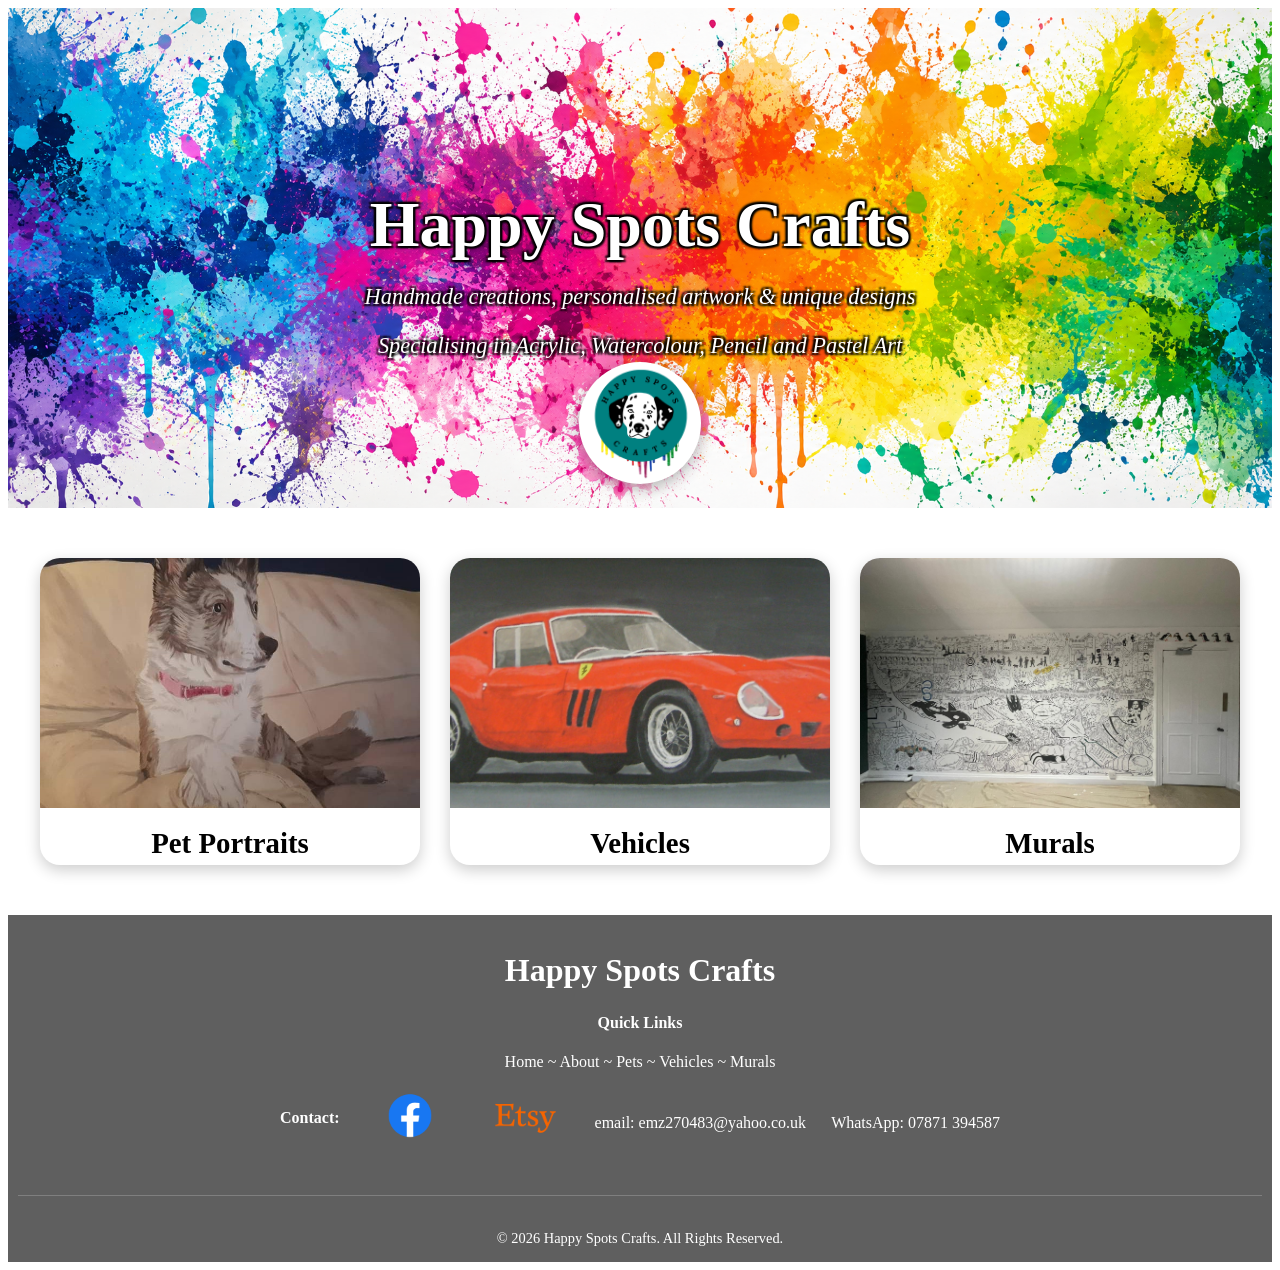
==== index.html @ d9475217 "images fit better on pages - they differ in size desktop has 3 columns for pets, and 2 columns for c" ====
<!DOCTYPE html>
<html lang="en">
<head>
    <meta charset="UTF-8">
    <meta name="viewport" content="width=device-width, initial-scale=1.0">
    <title>Happy Spots Crafts</title>
    
<script src="gallery.js" defer></script>
<link rel="stylesheet" href="style.css">
        
</head>


<body>

<section class="hero">
    <div class="hero-content">
        <h1>Happy Spots Crafts</h1>
        <p><i>Handmade creations, personalised artwork & unique designs</i></p>
        <p><i>Specialising in Acrylic, Watercolour, Pencil and Pastel Art</i></p>
    </div>

    <a href="index.html" class="home-logo">
        <img src="images/logo.png" alt="Happy Spots Crafts Home">
    </a>

</section>


<section class="categories">

<div class="card-container">

    <a href="pets.html" class="category-card">
        <img src="images/opal.jpg" alt="Pet portraits">
        <h3>Pet Portraits</h3>
    </a>



    <a href="bikes.html" class="category-card">
        <img src="images/car.jpg" alt="Vehicles">
        <h3>Vehicles</h3>
    </a>



    <a href="murals.html" class="category-card">
        <img src="images/mural.jpg" alt="Murals">
        <h3>Murals</h3>
    </a>
</div>
</section>









<!-- Footer -->
<footer>

    <div class="footer-container">

        <div class="footer-about">
            <h2>Happy Spots Crafts</h2>
        </div>

        <nav class="footer-links">
            <h4>Quick Links</h4>

            <a href="index.html">Home</a> ~
            <a href="about.html">About</a> ~
            <a href="pets.html">Pets</a> ~
            <a href="bikes.html">Vehicles</a> ~
            <a href="murals.html">Murals</a>
    </nav>

        <div class="footer-social">
            <h4>Contact:</h4>

            <a class="social-button" href="https://www.facebook.com/emmasartsandcrafts" 
            target="_blank" rel="noopener noreferrer">
            <img src="images/fblogo.png" alt="Facebook">
            </a>

            <a class="social-button" href="https://www.etsy.com/uk/shop/HappySpotsCrafts"
            target="_blank" rel="noopener noreferrer">
            <img src="images/etsylogo.png" alt="Etsy">
            </a>

            <p>email: emz270483@yahoo.co.uk</p>
            <p>WhatsApp: 07871 394587</p>
        </div>


    <div class="copyright">
        <p>© 2026 Happy Spots Crafts. All Rights Reserved.</p>
    </div>

</footer>
    
</body>
</html>
---- style.css ----
.hero {
    background-image: url("../images/paint-splatter.png");
    background-size: cover;
    background-position: center;
    background-repeat: no-repeat;

    height: 500px;

    display: flex;
    justify-content: center;
    align-items: center;

    text-align: center;

    position: relative;
}

.home-logo {
    position: absolute;
    bottom: 20px;
    left: 50%;
    transform: translateX(-50%);
}


.home-logo img {
    width: 120px;
    height: 120px;
    object-fit: contain;
    transition: transform 0.3s ease;
    background: white;
    border-radius: 50%;
    padding: 1px;
    box-shadow: 0 4px 15px rgba(0,0,0,0.3);
}


.home-logo:hover img {
    transform: scale(1.1);
}


.hero-content {
    color: rgb(255, 255, 255);
    text-shadow: 2px 2px 2px black,
        -2px -2px 2px black,
        2px -2px 2px black,
        -2px 2px 2px black;
}


.hero-content h1 {
    font-size: 4rem;
    margin-bottom: 10px;
}

.hero-content p {
    font-size: 1.4rem;
}








.categories {
    text-align: center;
    padding: 50px 20px;
}


.card-container {
    display: grid;
    grid-template-columns: repeat(3, 1fr);
    gap: 30px;
    max-width: 1200px;
    margin: auto;
}


.category-card {
    text-decoration: none;
    color: black;
    background: white;
    border-radius: 20px;
    overflow: hidden;
    box-shadow: 0 5px 15px rgba(0,0,0,0.2);
    transition: transform 0.3s ease;
}


.category-card:hover {
    transform: translateY(-10px);
}


.category-card img {
    width: 100%;
    height: 250px;
    object-fit: cover;
}


.category-card h3 {
    font-size: 1.8rem;
    margin: 15px 0 5px;
}


.category-card p {
    padding: 0 20px 20px;
}






/* mobile */

@media (max-width: 768px) {

    .hero {
        height: 400px;
    }

    .home-logo {
        bottom: 15px;
    }

    .home-logo img {
        width: 75px;
        height: 75px;
    }
    .card-container {
        grid-template-columns: 1fr;
    }

    .category-card img {
        height: 220px;
    }

    .hero-content {
        padding-bottom: 80px;
    }

    .hero-content h1 {
        font-size: 2.5rem;
    }

    .hero-content p {
        font-size: 1.5rem;
    }

    .before-after {
        margin: 30px 10px;
        padding: 10px;
    }

    .before-image {
        width: 100vw;
        max-width: none;
    }

    .about-intro {
        flex-direction: column;
        text-align:center;
    }


    .about-image img {
        width:250px;
        height:250px;
    }

    .about-values {
        flex-direction: column;
        text-align: center;
    }

    .gallery-grid,
    .gallery-box{
    columns: 1;
    }
    

}





/* about page */

.about {
    padding: 60px 20px;
}


.about-intro {
    display: flex;
    align-items: center;
    gap: 50px;
    max-width: 1200px;
    margin: auto;
}


.about-image img {
    width: 350px;
    height: 350px;
    object-fit: cover;
    border-radius: 50%;
    box-shadow: 0 5px 15px rgba(0,0,0,0.2);
}


.about-text {
    flex: 1;
}


.about-text h2 {
    font-size: 2.5rem;
}

.about-values {
    display: flex;
    align-items: center;
    gap: 120px;
    max-width: 1200px;
    margin: auto;
}







/* gallery */

.gallery {
    padding: 60px 20px;
    max-width:1200px;
    margin:auto;
}


.gallery h2,
.title h2 {
    text-align:center;
    font-size:3rem;
    margin-bottom:40px;
}

/* pet grid */
.gallery-grid {

    columns: 3;
    column-gap: 25px;

}
/* vehicle grid */
.gallery-box {
    columns: 2;
    column-gap: 25px;
}


.gallery-item {
    overflow:hidden;
    border-radius:20px;
    box-shadow:0 5px 15px rgba(0,0,0,0.2);
    break-inside: avoid;
    margin-bottom:25px;

}


.gallery-item img {

    width:100%;
    height:auto;
    display:block;
    transition:transform .3s;
    

}


.gallery-item:hover img {

    transform:scale(1.05);

}






/* light box */

.lightbox {

    display:none;
    position:fixed;
    z-index:1000;
    top:0;
    left:0;
    width:100%;
    height:100%;

    background:rgba(0,0,0,0.85);

    justify-content:center;
    align-items:center;

}

.lightbox-content {
    display: flex;
    flex-direction: column;
    align-items: center;
    max-width: 90%;
}

.lightbox-title {
    color: white;
    margin-top: 20px;
    margin-bottom: 10px;
    text-align: center;
}

.lightbox-description {
    color: white;
    text-align: center;
    max-width: 700px;
    line-height: 1.6;
}


.lightbox-image {

    max-width: 100%;
    max-height: 75vh;
    border-radius: 15px;

}


.close {

    position:absolute;
    top:20px;
    right:35px;

    color:white;
    font-size:50px;
    cursor:pointer;

}


.prev,
.next {

    position:absolute;

    top:50%;
    transform:translateY(-50%);

    background:none;
    border:none;

    color:white;
    font-size:50px;

    cursor:pointer;

}


.prev {
    left:30px;
}


.next {
    right:30px;
}


.prev:hover,
.next:hover,
.close:hover {

    opacity:0.7;

}









/* before and after mural pics */

.before-after {
    width: 100%;
    max-width: 1200px;
    margin: 50px auto;
    background: white;
    padding: 15px;
    border-radius: 20px;
    box-shadow: 0 5px 15px rgba(0,0,0,0.15);
}


.image-wrapper {
    position: relative;
    width: 100%;
    aspect-ratio: 1947 / 863;
    overflow: hidden;
}


.after-image {
    width: 100%;
    height: 100%;
    object-fit: cover;
    display: block;
}


/* This is the moving reveal window */
.before-container {
    position: absolute;
    top: 0;
    left: 0;
    width: 50%;
    height: 100%;
    overflow: hidden;
}


/* This keeps the before image the same size as the after image */
.before-image {
    position: absolute;
    top: 0;
    left: 0;
    width: 100vw;
    max-width: 1200px;
    height: 100%;
    object-fit: cover;
}


.slider {
    width: 100%;
    margin-top: 15px;
    cursor: pointer;
}







/* footer */

footer {
    background: #5f5f5f;
    color: white;
    text-align: center;
    padding: 10px 10px;
}

footer h2 {
    font-size: 2rem;
    margin-bottom: 10px;
}

footer p {
    margin-bottom: 5px;
}

.footer-nav,
.footer-social, 
footer h2 {
    display: flex;
    justify-content: center;
    flex-wrap: wrap;
    gap: 25px;
    margin-bottom: 25px;
    align-items: center;
}


footer a {
    color: white;
    text-decoration: none;
    transition: color 0.3s;
}

footer a:hover {
    color: #f7b733;
}

.copyright {
    margin-top: 30px;
    padding-top: 20px;
    border-top: 1px solid rgba(255,255,255,0.2);
    font-size: 0.9rem;
}

.social-button {
    background: none;
    border: none;
    padding: 0;
    margin: 5px;
    box-shadow: none;
}

.social-button img {
    width: 80px;
    height: 80px;
    object-fit: contain;
    transition: transform 0.3s ease;
}

.social-button:hover img {
    transform: scale(1.15);
}
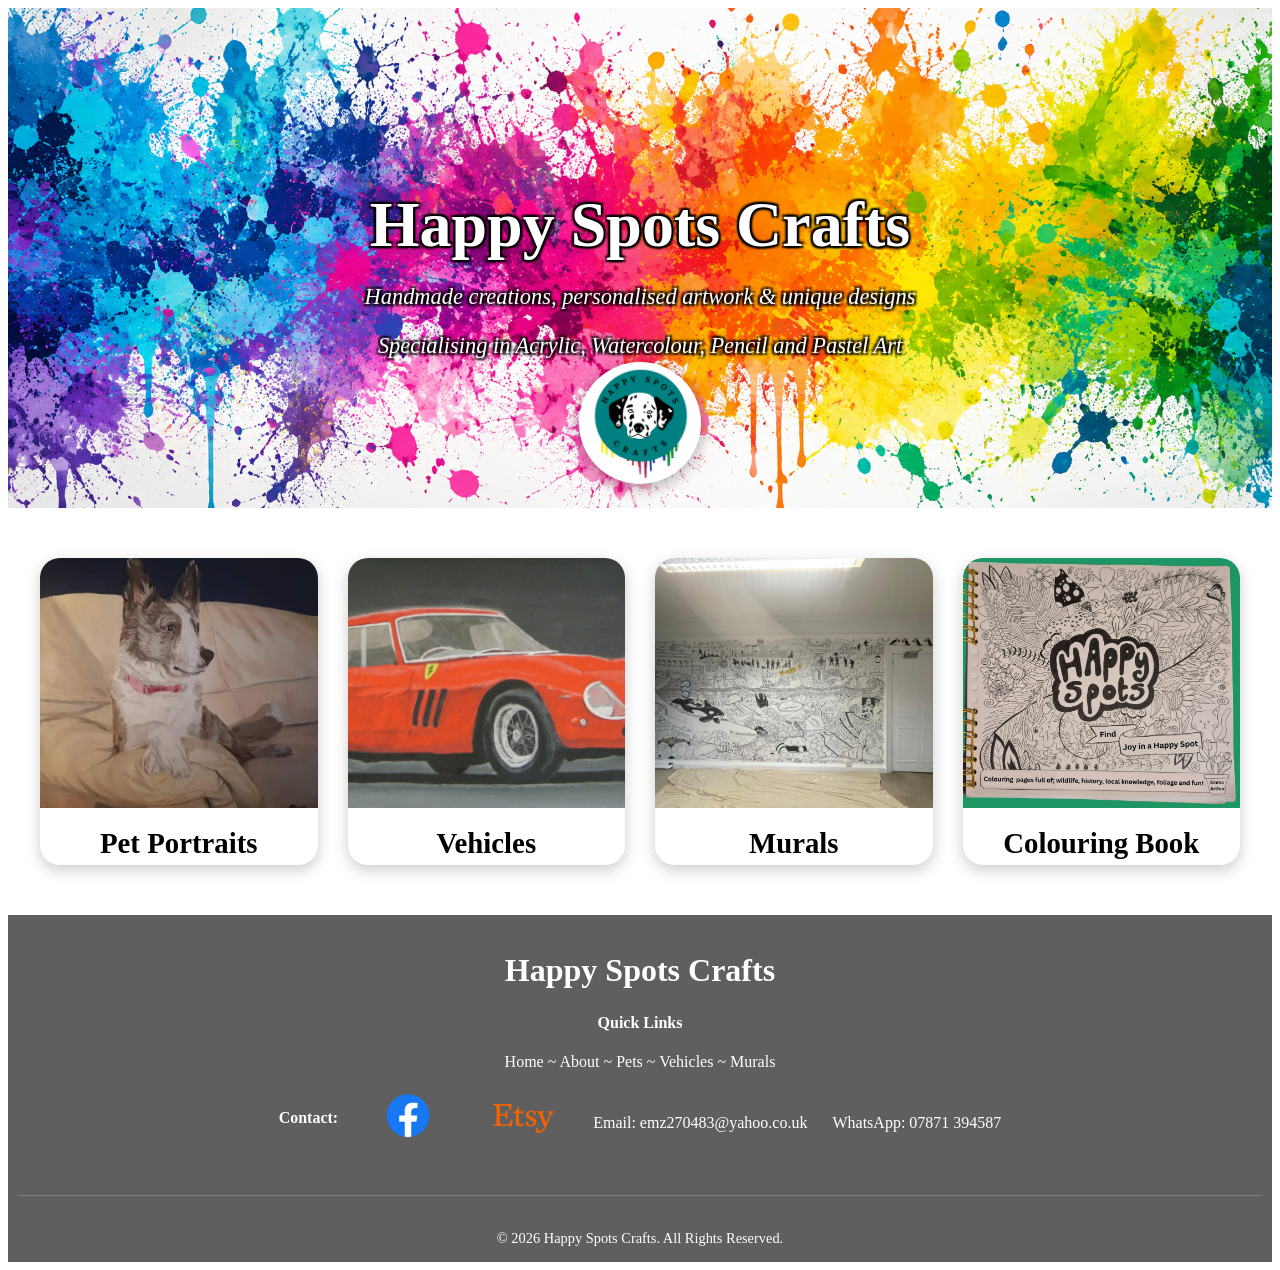
==== commit ebc02539: "Added links to email and phone number. Started colouring book page as a placeholder page as it is no" ====
--- a/index.html
+++ b/index.html
@@ -7,6 +7,8 @@
     
 <script src="gallery.js" defer></script>
 <link rel="stylesheet" href="style.css">
+<link rel="icon" href="images/logo.png">
+        
         
 </head>
 
@@ -48,6 +50,11 @@
     <a href="murals.html" class="category-card">
         <img src="images/mural.jpg" alt="Murals">
         <h3>Murals</h3>
+    </a>
+
+    <a href="book.html" class="category-card">
+        <img src="images/bookfront.jpg" alt="Colouring Book">
+        <h3>Colouring Book</h3>
     </a>
 </div>
 </section>
@@ -92,8 +99,14 @@
             <img src="images/etsylogo.png" alt="Etsy">
             </a>
 
-            <p>email: emz270483@yahoo.co.uk</p>
-            <p>WhatsApp: 07871 394587</p>
+            <p>Email:
+            <a href="mailto:emz270483@yahoo.co.uk">
+                emz270483@yahoo.co.uk
+            </a></p>
+            <p>WhatsApp:
+            <a href="tel:07871394587">
+                07871 394587
+            </a></p>
         </div>
 
 
--- a/style.css
+++ b/style.css
@@ -1,5 +1,5 @@
 .hero {
-    background-image: url("../images/paint-splatter.png");
+    background-image: url("images/paint-splatter.png");
     background-size: cover;
     background-position: center;
     background-repeat: no-repeat;
@@ -73,7 +73,7 @@
 
 .card-container {
     display: grid;
-    grid-template-columns: repeat(3, 1fr);
+    grid-template-columns: repeat(4, 1fr);
     gap: 30px;
     max-width: 1200px;
     margin: auto;
@@ -182,9 +182,47 @@
 
     .gallery-grid,
     .gallery-box{
-    columns: 1;
-    }
-    
+    columns: 3;
+    }
+
+    .book-description p {
+
+        font-size:1rem;
+        line-height:1.6;
+
+    }
+
+    /* Book preview */
+
+    .book-preview .gallery-item {
+        display:flex;
+        justify-content:center;
+    }
+
+
+    .book-preview .gallery-item img {
+
+        width:350px;
+        max-width:90%;
+
+        border-radius:20px;
+
+        box-shadow:
+        0 10px 25px rgba(0,0,0,0.25);
+
+        cursor:pointer;
+
+    }
+
+
+    /* Hide arrows because only one image */
+
+    .book-preview + .lightbox .prev,
+    .book-preview + .lightbox .next {
+
+        display:none;
+
+    }
 
 }
 
@@ -322,10 +360,14 @@
 }
 
 .lightbox-content {
-    display: flex;
-    flex-direction: column;
-    align-items: center;
-    max-width: 90%;
+
+    display:flex;
+    flex-direction:column;
+    align-items:center;
+
+    width:fit-content;
+    max-width:90vw;
+
 }
 
 .lightbox-title {
@@ -336,18 +378,28 @@
 }
 
 .lightbox-description {
-    color: white;
-    text-align: center;
-    max-width: 700px;
-    line-height: 1.6;
+
+    color:white;
+    text-align:center;
+
+    max-width:500px;
+
+    line-height:1.6;
+
 }
 
 
 .lightbox-image {
 
-    max-width: 100%;
-    max-height: 75vh;
-    border-radius: 15px;
+    display:block;
+
+    max-width:90vw;
+    max-height:75vh;
+
+    width:auto;
+    height:auto;
+
+    object-fit:contain;
 
 }
 
@@ -468,9 +520,115 @@
     cursor: pointer;
 }
 
-
-
-
+.mural-info {
+    text-align:center;
+    margin-bottom:20px;
+}
+
+
+.mural-info h2 {
+    font-size:2rem;
+    margin-bottom:10px;
+}
+
+
+.mural-info p {
+    max-width:700px;
+    margin:auto;
+}
+
+
+.mural-details {
+    text-align:center;
+    margin-top:20px;
+}
+
+
+
+
+
+
+
+/* book page */
+.book-description {
+
+    max-width:900px;
+    margin:50px auto;
+    padding:0 20px;
+
+    text-align:center;
+
+}
+
+.book-description p {
+
+    font-size:1.2rem;
+    line-height:1.8;
+    margin-bottom:15px;
+
+    color:#444;
+
+}
+
+.coming-soon {
+
+    max-width:900px;
+    margin:60px auto;
+    padding:20px 20px;
+
+    text-align:center;
+
+    background:white;
+    border-radius:20px;
+
+    box-shadow:0 5px 15px rgba(0,0,0,0.15);
+
+}
+
+.coming-soon h2 {
+
+    font-size:2.5rem;
+    margin-bottom:20px;
+
+}
+
+.contact-box {
+
+    margin-top:40px;
+
+}
+
+.contact-buttons {
+
+    display:flex;
+    justify-content:center;
+    gap:10px;
+    margin-top:20px;
+
+}
+
+
+/* book cover */
+
+.book-preview {
+
+    text-align:center;
+    padding:10px 20px;
+
+}
+
+
+.book-preview img {
+
+    width:350px;
+    max-width:90%;
+
+    border-radius:20px;
+
+    box-shadow:
+    0 10px 25px rgba(0,0,0,0.25);
+
+}
 
 
 
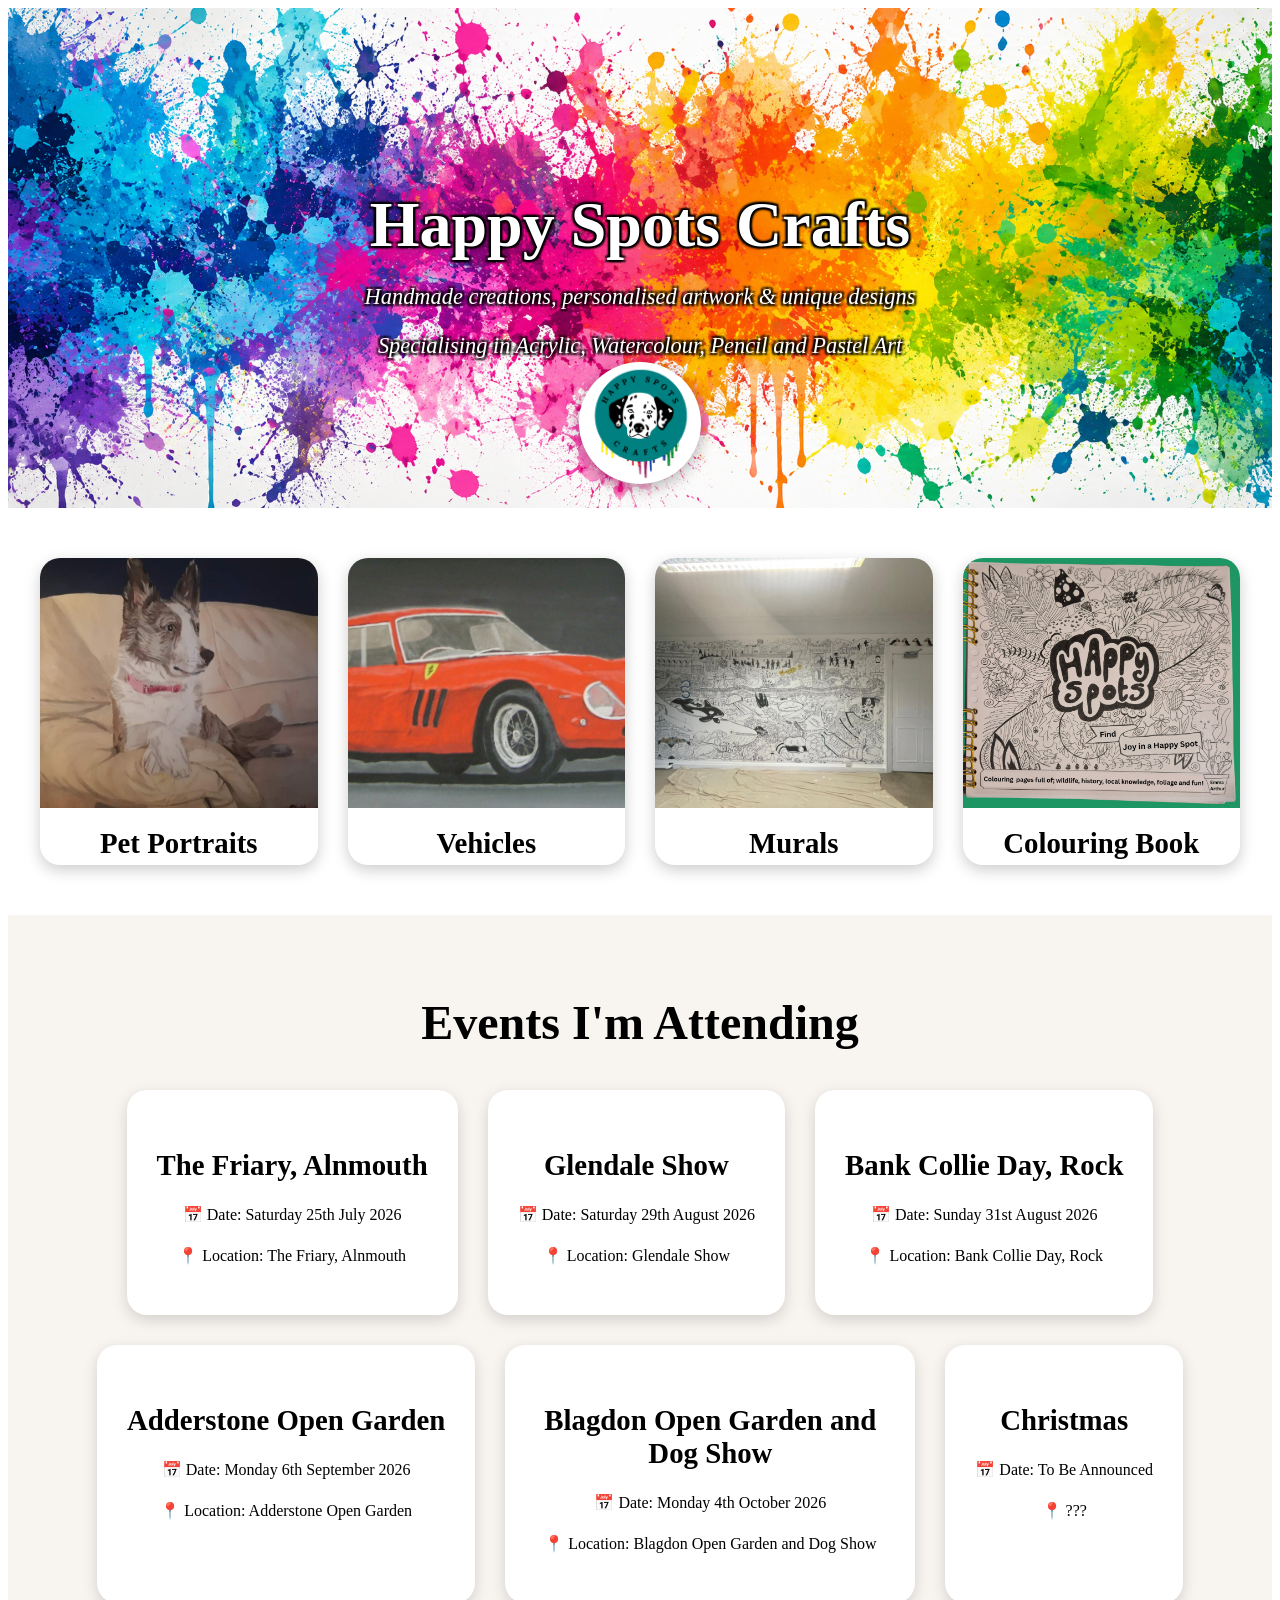
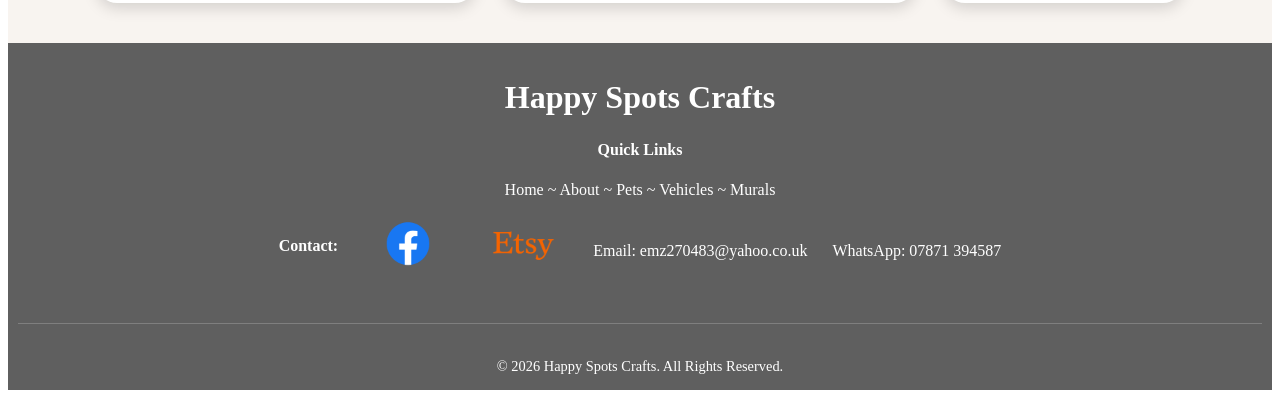
==== commit 77b5393b: "Added an "events im attending" section to index" ====
--- a/index.html
+++ b/index.html
@@ -61,6 +61,106 @@
 
 
 
+<!-- attending dates -->
+<section class="events">
+
+    <h2>Events I'm Attending</h2>
+
+    <div class="event-container">
+
+        <div class="event-card">
+
+            <h3>The Friary, Alnmouth</h3>
+
+            <p>
+                📅 Date: Saturday 25th July 2026
+            </p>
+
+            <p>
+                📍 Location: The Friary, Alnmouth
+            </p>
+
+        </div>
+
+
+        <div class="event-card">
+
+            <h3>Glendale Show</h3>
+
+            <p>
+                📅 Date: Saturday 29th August 2026
+            </p>
+
+            <p>
+                📍 Location: Glendale Show
+            </p>
+
+        </div>
+
+
+        <div class="event-card">
+
+            <h3>Bank Collie Day, Rock</h3>
+
+            <p>
+                📅 Date: Sunday 31st August 2026
+            </p>
+
+            <p>
+                📍 Location: Bank Collie Day, Rock
+            </p>
+
+        </div>
+
+
+        <div class="event-card">
+
+            <h3>Adderstone Open Garden</h3>
+
+            <p>
+                📅 Date: Monday 6th September 2026
+            </p>
+
+            <p>
+                📍 Location: Adderstone Open Garden
+            </p>
+
+        </div>
+
+
+        <div class="event-card">
+
+            <h3>Blagdon Open Garden and Dog Show</h3>
+
+            <p>
+                📅 Date: Monday 4th October 2026
+            </p>
+
+            <p>
+                📍 Location: Blagdon Open Garden and Dog Show
+            </p>
+
+        </div>
+
+
+        <div class="event-card">
+
+            <h3>Christmas</h3>
+
+            <p>
+                📅 Date: To Be Announced
+            </p>
+
+            <p>
+                📍 ???
+            </p>
+
+        </div>
+
+    </div>
+
+</section>
+
 
 
 
--- a/style.css
+++ b/style.css
@@ -117,6 +117,73 @@
 
 
 
+/* Events */
+
+.events {
+
+    padding:40px 10px;
+    text-align:center;
+
+    background:#f8f4f0;
+
+}
+
+.events h2 {
+
+    font-size:3rem;
+    margin-bottom:40px;
+
+}
+
+.event-container {
+
+    display:flex;
+    justify-content:center;
+    gap:30px;
+    flex-wrap:wrap;
+
+}
+
+.event-card {
+
+    background:white;
+
+    max-width:350px;
+
+    padding:30px;
+
+    border-radius:20px;
+
+    box-shadow:
+    0 5px 15px rgba(0,0,0,0.15);
+
+    transition:transform 0.3s ease;
+
+}
+
+.event-card:hover {
+
+    transform:translateY(-5px);
+
+}
+
+.event-card h3 {
+
+    font-size:1.8rem;
+    margin-bottom:20px;
+
+}
+
+.event-card p {
+
+    line-height:1.6;
+
+}
+
+
+
+
+
 
 /* mobile */
 
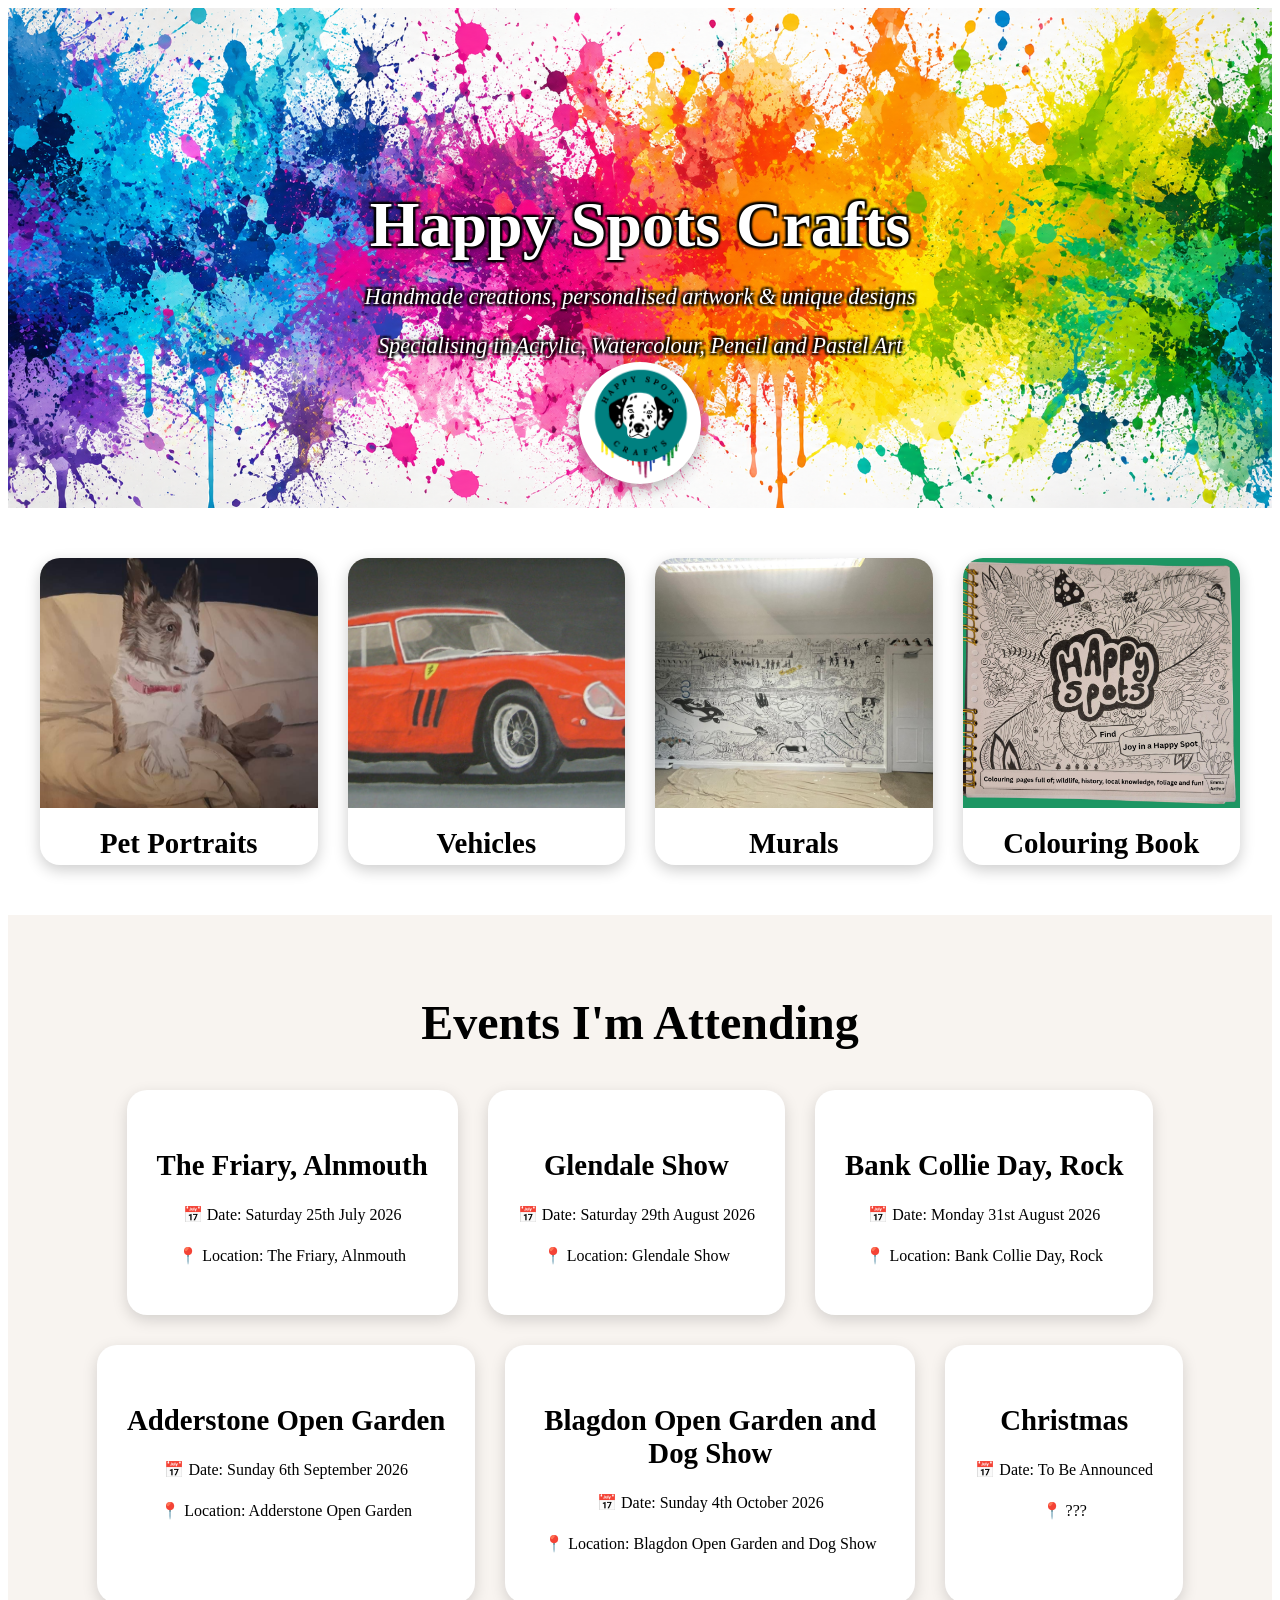
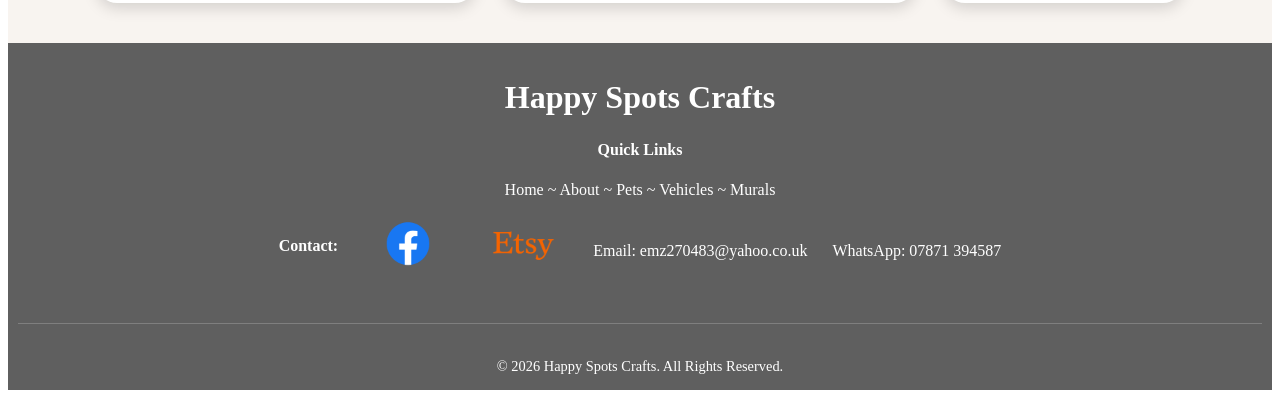
==== commit bacc7f3d: "updated events dates" ====
--- a/index.html
+++ b/index.html
@@ -103,7 +103,7 @@
             <h3>Bank Collie Day, Rock</h3>
 
             <p>
-                📅 Date: Sunday 31st August 2026
+                📅 Date: Monday 31st August 2026
             </p>
 
             <p>
@@ -118,7 +118,7 @@
             <h3>Adderstone Open Garden</h3>
 
             <p>
-                📅 Date: Monday 6th September 2026
+                📅 Date: Sunday 6th September 2026
             </p>
 
             <p>
@@ -133,7 +133,7 @@
             <h3>Blagdon Open Garden and Dog Show</h3>
 
             <p>
-                📅 Date: Monday 4th October 2026
+                📅 Date: Sunday 4th October 2026
             </p>
 
             <p>
--- a/style.css
+++ b/style.css
@@ -221,16 +221,21 @@
         font-size: 1.5rem;
     }
 
+
+
+
+    /* mural before after */
     .before-after {
         margin: 30px 10px;
         padding: 10px;
     }
 
-    .before-image {
-        width: 100vw;
-        max-width: none;
-    }
-
+   
+
+
+
+
+/* about page */
     .about-intro {
         flex-direction: column;
         text-align:center;
@@ -258,6 +263,7 @@
         line-height:1.6;
 
     }
+
 
     /* Book preview */
 
@@ -546,15 +552,17 @@
     position: relative;
     width: 100%;
     aspect-ratio: 1947 / 863;
-    overflow: hidden;
+    overflow:hidden;
+    /* Defines this wrapper as a container reference for child units (cqw) */
+    container-type: inline-size;
 }
 
 
 .after-image {
-    width: 100%;
-    height: 100%;
-    object-fit: cover;
-    display: block;
+    width:100%;
+    height:100%;
+    object-fit:cover;
+    display:block;
 }
 
 
@@ -574,8 +582,8 @@
     position: absolute;
     top: 0;
     left: 0;
-    width: 100vw;
-    max-width: 1200px;
+    width: 100cqw;  /* 100% of .image-wrapper width */
+    max-width: none;
     height: 100%;
     object-fit: cover;
 }
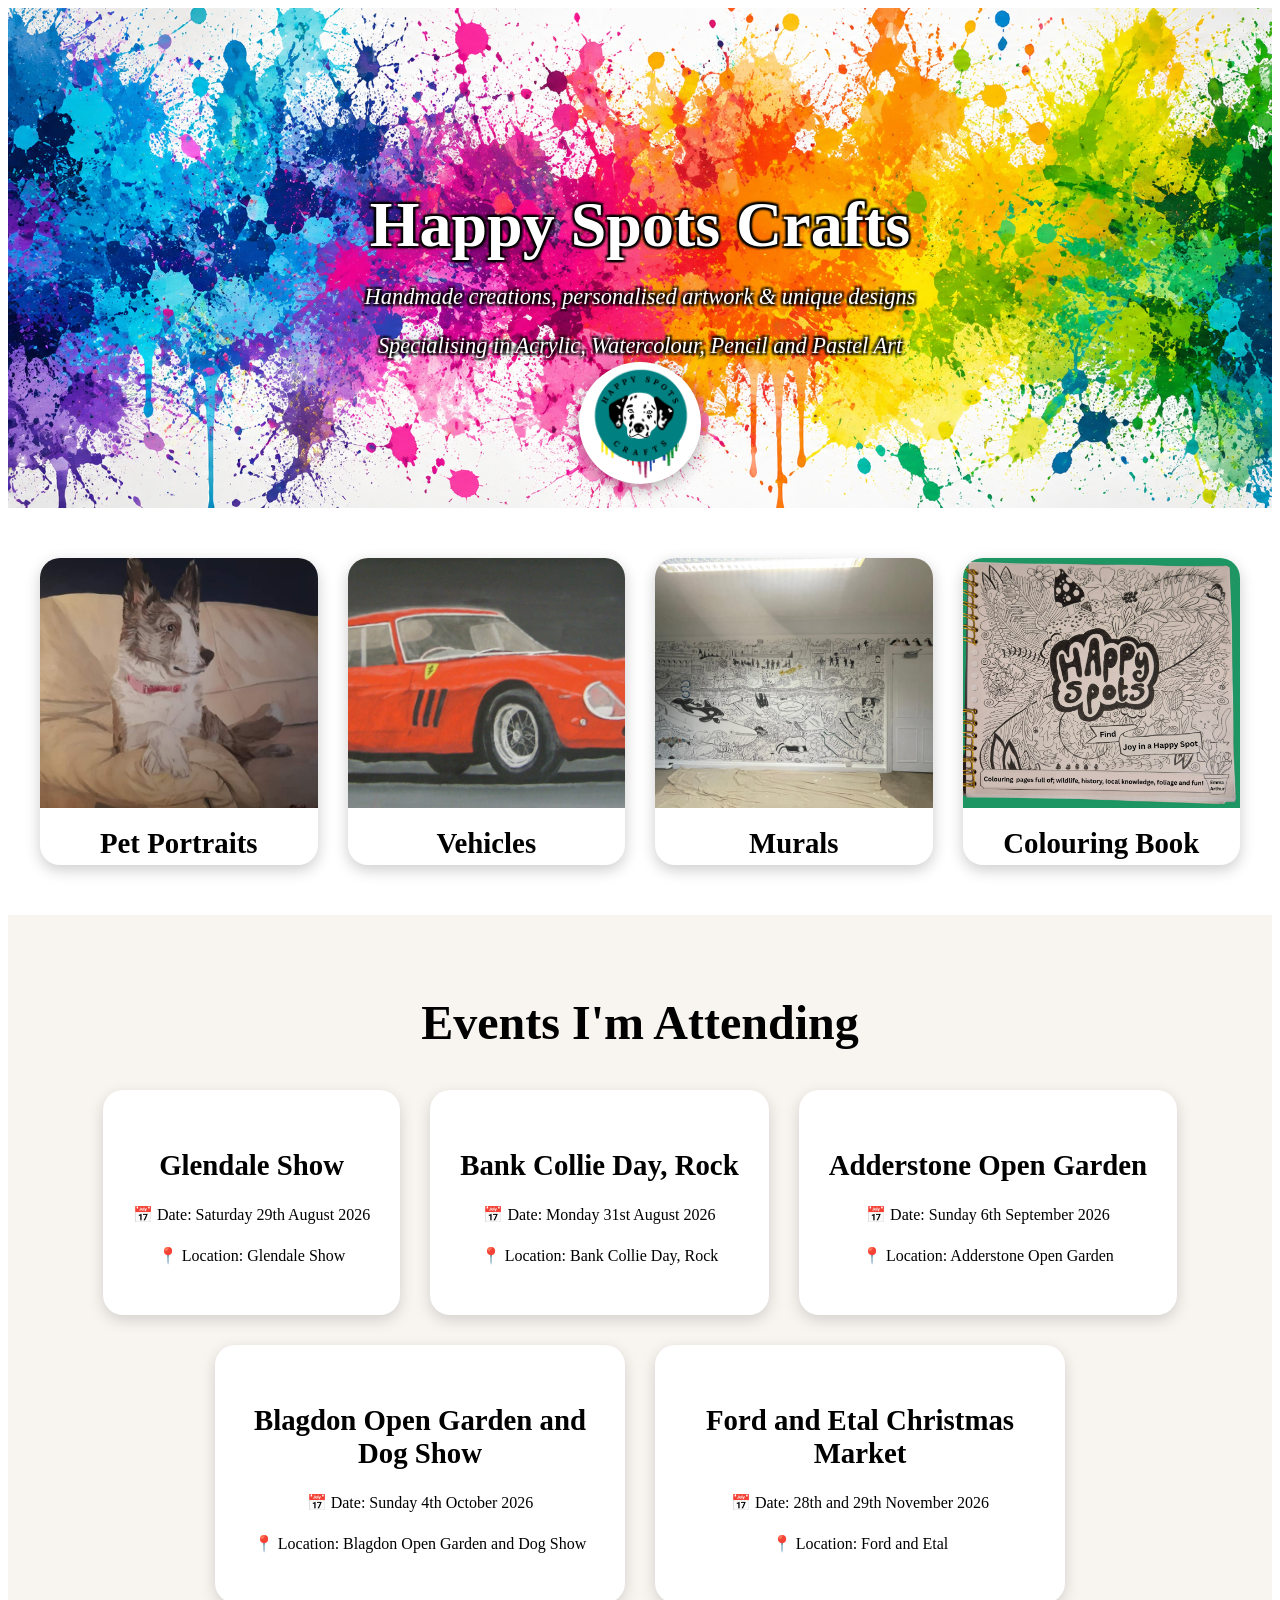
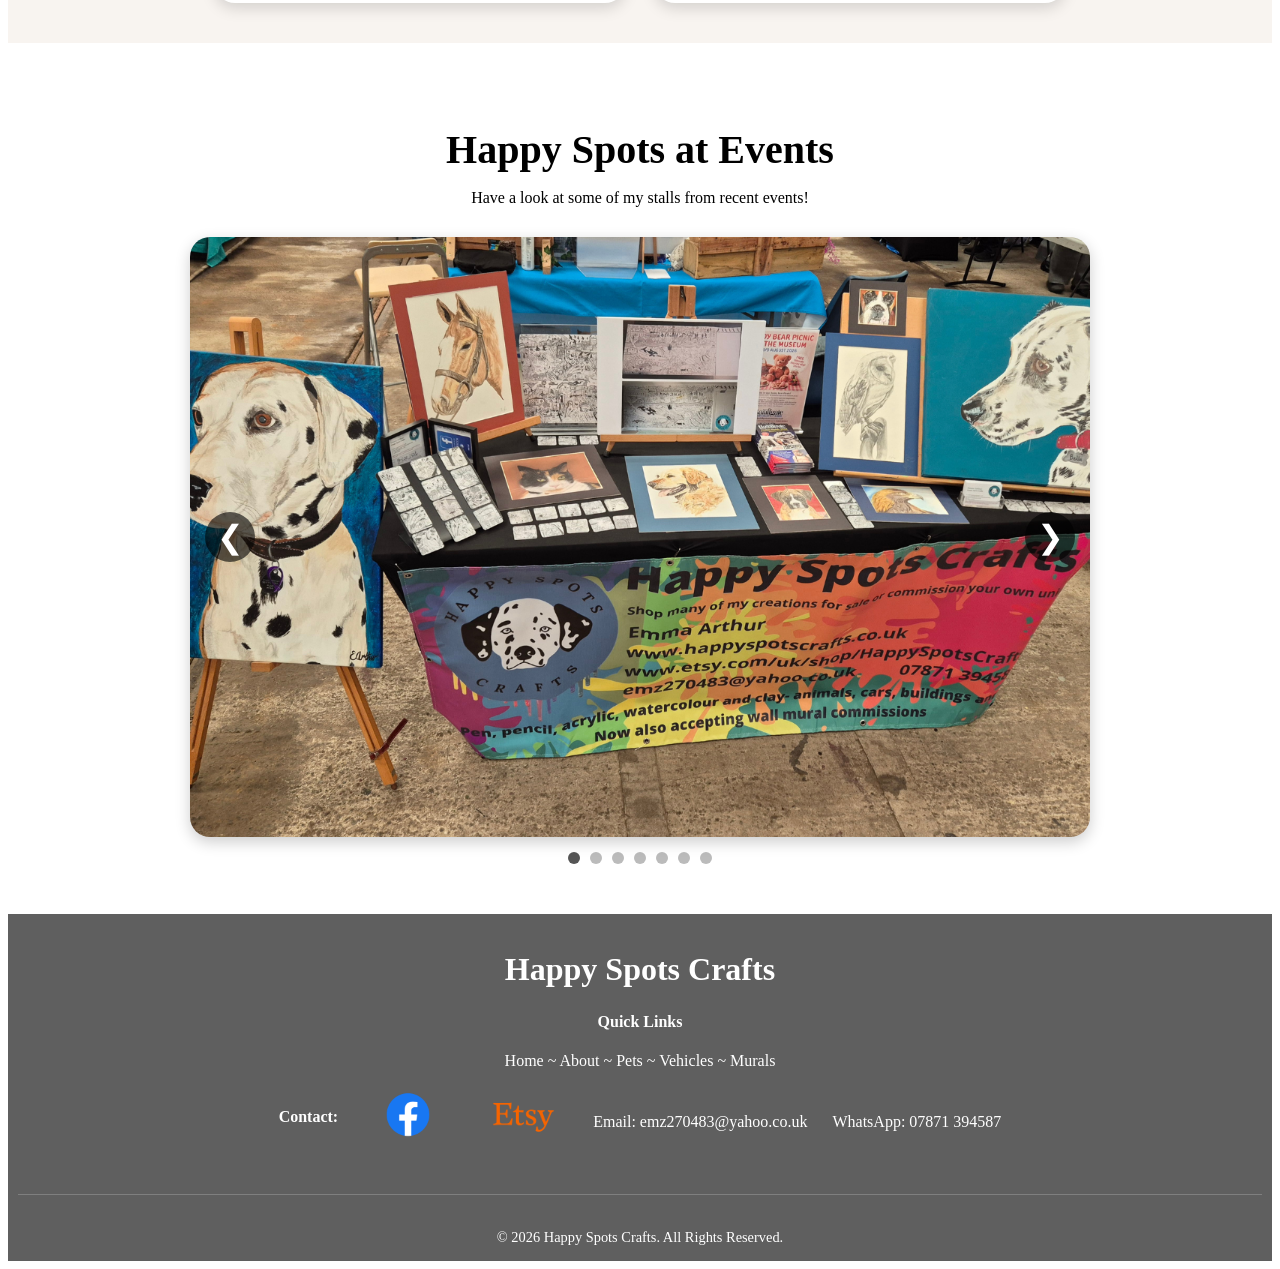
==== commit 20eb507d: "Added an image carousel for recent event stalls" ====
--- a/index.html
+++ b/index.html
@@ -6,6 +6,7 @@
     <title>Happy Spots Crafts</title>
     
 <script src="gallery.js" defer></script>
+<script src="carousel.js" defer></script>
 <link rel="stylesheet" href="style.css">
 <link rel="icon" href="images/logo.png">
         
@@ -68,20 +69,6 @@
 
     <div class="event-container">
 
-        <div class="event-card">
-
-            <h3>The Friary, Alnmouth</h3>
-
-            <p>
-                📅 Date: Saturday 25th July 2026
-            </p>
-
-            <p>
-                📍 Location: The Friary, Alnmouth
-            </p>
-
-        </div>
-
 
         <div class="event-card">
 
@@ -145,19 +132,76 @@
 
         <div class="event-card">
 
-            <h3>Christmas</h3>
-
-            <p>
-                📅 Date: To Be Announced
-            </p>
-
-            <p>
-                📍 ???
-            </p>
-
-        </div>
-
-    </div>
+            <h3>Ford and Etal Christmas Market</h3>
+
+            <p>
+                📅 Date: 28th and 29th November 2026
+            </p>
+
+            <p>
+                📍 Location: Ford and Etal
+            </p>
+
+        </div>
+
+    </div>
+
+</section>
+
+
+
+<!-- Event Stall Carasol -->
+ <section class="stall-gallery">
+
+    <h2>Happy Spots at Events</h2>
+
+    <p>Have a look at some of my stalls from recent events!</p>
+
+    <div class="carousel">
+
+        <button class="carousel-btn prev-slide" aria-label="Previous photo">
+            &#10094;
+        </button>
+
+        <div class="carousel-images">
+
+            <img src="images/stall1.png"
+                 class="carousel-image active"
+                 alt="Happy Spots Crafts stall at an event">
+
+            <img src="images/stall2.png"
+                 class="carousel-image"
+                 alt="Happy Spots Crafts artwork displayed at an event">
+
+            <img src="images/stall3.png"
+                 class="carousel-image"
+                 alt="Happy Spots Crafts event stall">
+
+            <img src="images/stall4.png"
+                 class="carousel-image"
+                 alt="Happy Spots Crafts stall display">
+
+            <img src="images/stall5.png"
+                 class="carousel-image"
+                 alt="Happy Spots Crafts stall display">
+
+            <img src="images/stall6.png"
+                 class="carousel-image"
+                 alt="Happy Spots Crafts stall display">
+
+            <img src="images/stall7.png"
+                 class="carousel-image"
+                 alt="Happy Spots Crafts stall display">
+
+        </div>
+
+        <button class="carousel-btn next-slide" aria-label="Next photo">
+            &#10095;
+        </button>
+
+    </div>
+
+    <div class="carousel-dots"></div>
 
 </section>
 
--- a/style.css
+++ b/style.css
@@ -235,7 +235,7 @@
 
 
 
-/* about page */
+    /* about page */
     .about-intro {
         flex-direction: column;
         text-align:center;
@@ -295,6 +295,25 @@
 
         display:none;
 
+    }
+
+
+    .carousel-image {
+    width: 100%;
+    height: auto; 
+    aspect-ratio: 3 / 2;
+    object-fit: cover;
+    display: none;
+    }
+
+    .carousel-image.active {
+        display: block;
+    }
+
+    .carousel-btn {
+        width: 42px;
+        height: 42px;
+        font-size: 1.5rem;
     }
 
 }
@@ -772,4 +791,119 @@
 .social-button:hover img {
     transform: scale(1.15);
 }
-    +    
+
+
+/* Event stall carousel */
+
+.stall-gallery {
+    text-align: center;
+    padding: 50px 20px;
+}
+
+.stall-gallery h2 {
+    font-size: 2.5rem;
+    margin-bottom: 10px;
+}
+
+.stall-gallery > p {
+    margin-bottom: 30px;
+}
+
+
+.carousel {
+    position: relative;
+    max-width: 900px;
+    margin: auto;
+}
+
+
+.carousel-images {
+    position: relative;
+    width: 100%;
+    overflow: hidden;
+    border-radius: 20px;
+    box-shadow: 0 5px 15px rgba(0,0,0,0.2);
+}
+
+
+.carousel-image {
+    width: 100%;
+    aspect-ratio: 3 / 2;
+
+    object-fit: cover;
+
+    display: none;
+}
+
+
+.carousel-image.active {
+    display: block;
+}
+
+
+/* arrows */
+
+.carousel-btn {
+    position: absolute;
+    top: 50%;
+    transform: translateY(-50%);
+
+    z-index: 2;
+
+    border: none;
+    border-radius: 50%;
+
+    width: 50px;
+    height: 50px;
+
+    background: rgba(0,0,0,0.6);
+    color: white;
+
+    font-size: 2rem;
+    cursor: pointer;
+}
+
+
+.prev-slide {
+    left: 15px;
+}
+
+
+.next-slide {
+    right: 15px;
+}
+
+
+.carousel-btn:hover {
+    background: rgba(0,0,0,0.85);
+}
+
+
+/* dots */
+
+.carousel-dots {
+    display: flex;
+    justify-content: center;
+    gap: 10px;
+    margin-top: 15px;
+}
+
+
+.carousel-dot {
+    width: 12px;
+    height: 12px;
+
+    border: none;
+    border-radius: 50%;
+
+    background: #bbb;
+
+    cursor: pointer;
+    padding: 0;
+}
+
+
+.carousel-dot.active {
+    background: #555;
+}
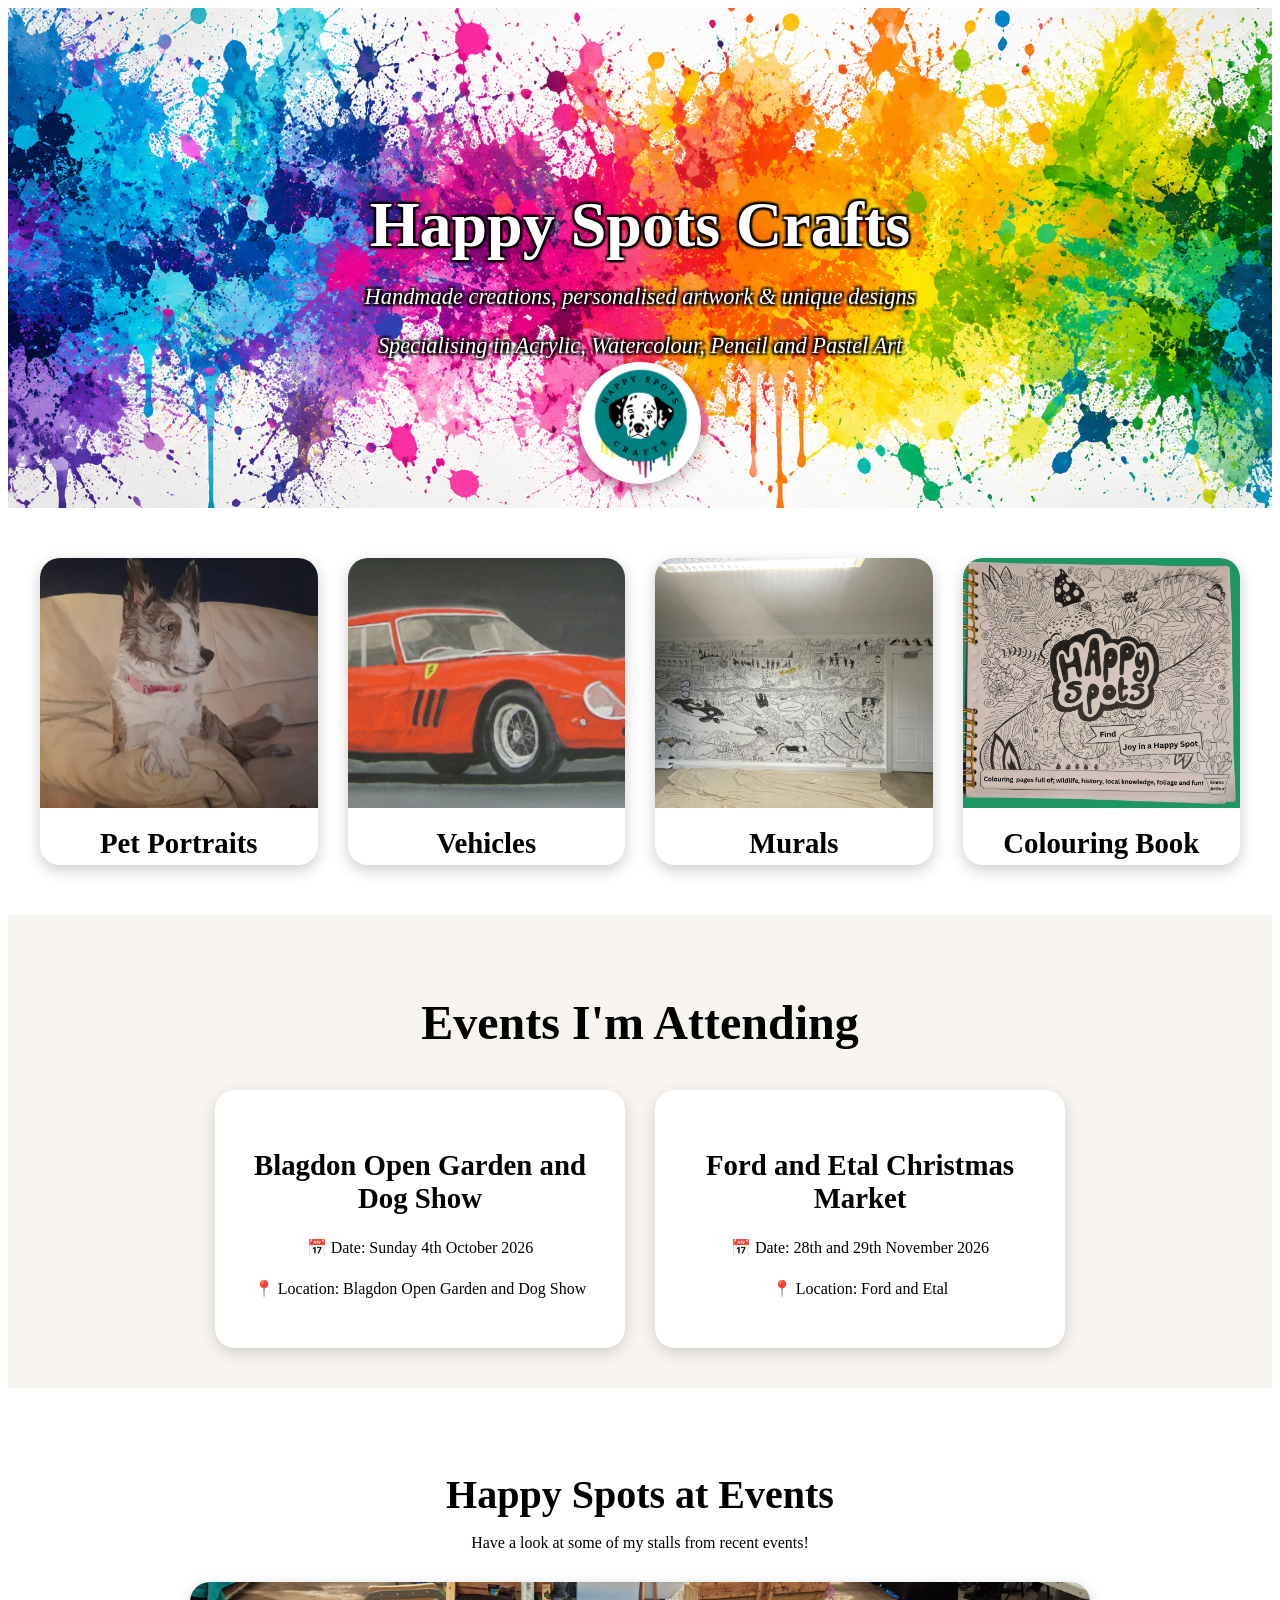
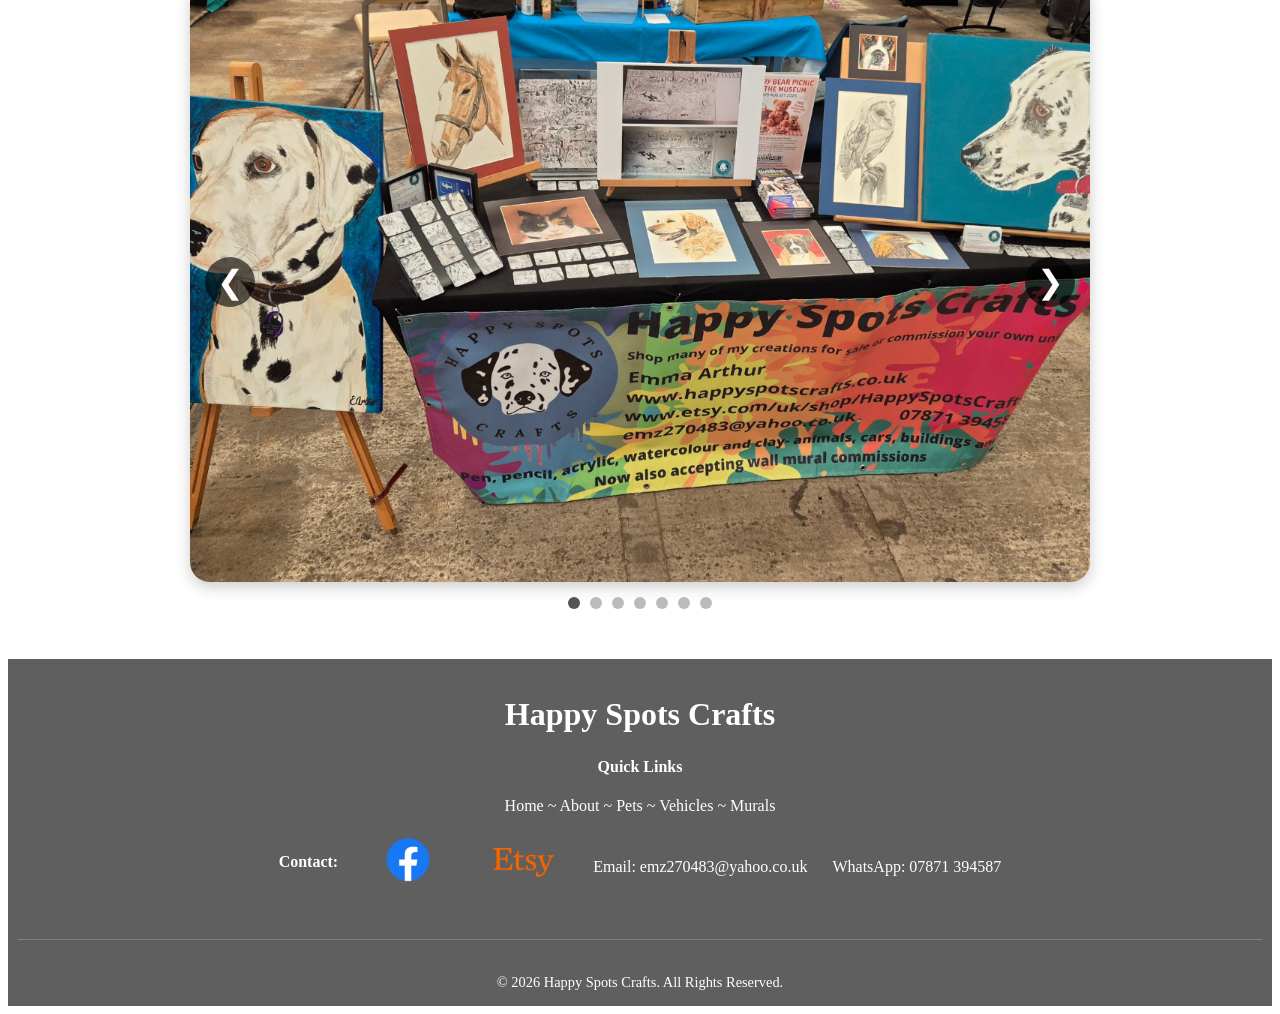
==== commit 645561e0: "Updated next events" ====
--- a/index.html
+++ b/index.html
@@ -72,51 +72,6 @@
 
         <div class="event-card">
 
-            <h3>Glendale Show</h3>
-
-            <p>
-                📅 Date: Saturday 29th August 2026
-            </p>
-
-            <p>
-                📍 Location: Glendale Show
-            </p>
-
-        </div>
-
-
-        <div class="event-card">
-
-            <h3>Bank Collie Day, Rock</h3>
-
-            <p>
-                📅 Date: Monday 31st August 2026
-            </p>
-
-            <p>
-                📍 Location: Bank Collie Day, Rock
-            </p>
-
-        </div>
-
-
-        <div class="event-card">
-
-            <h3>Adderstone Open Garden</h3>
-
-            <p>
-                📅 Date: Sunday 6th September 2026
-            </p>
-
-            <p>
-                📍 Location: Adderstone Open Garden
-            </p>
-
-        </div>
-
-
-        <div class="event-card">
-
             <h3>Blagdon Open Garden and Dog Show</h3>
 
             <p>
@@ -261,4 +216,4 @@
 </footer>
     
 </body>
-</html>+</html>
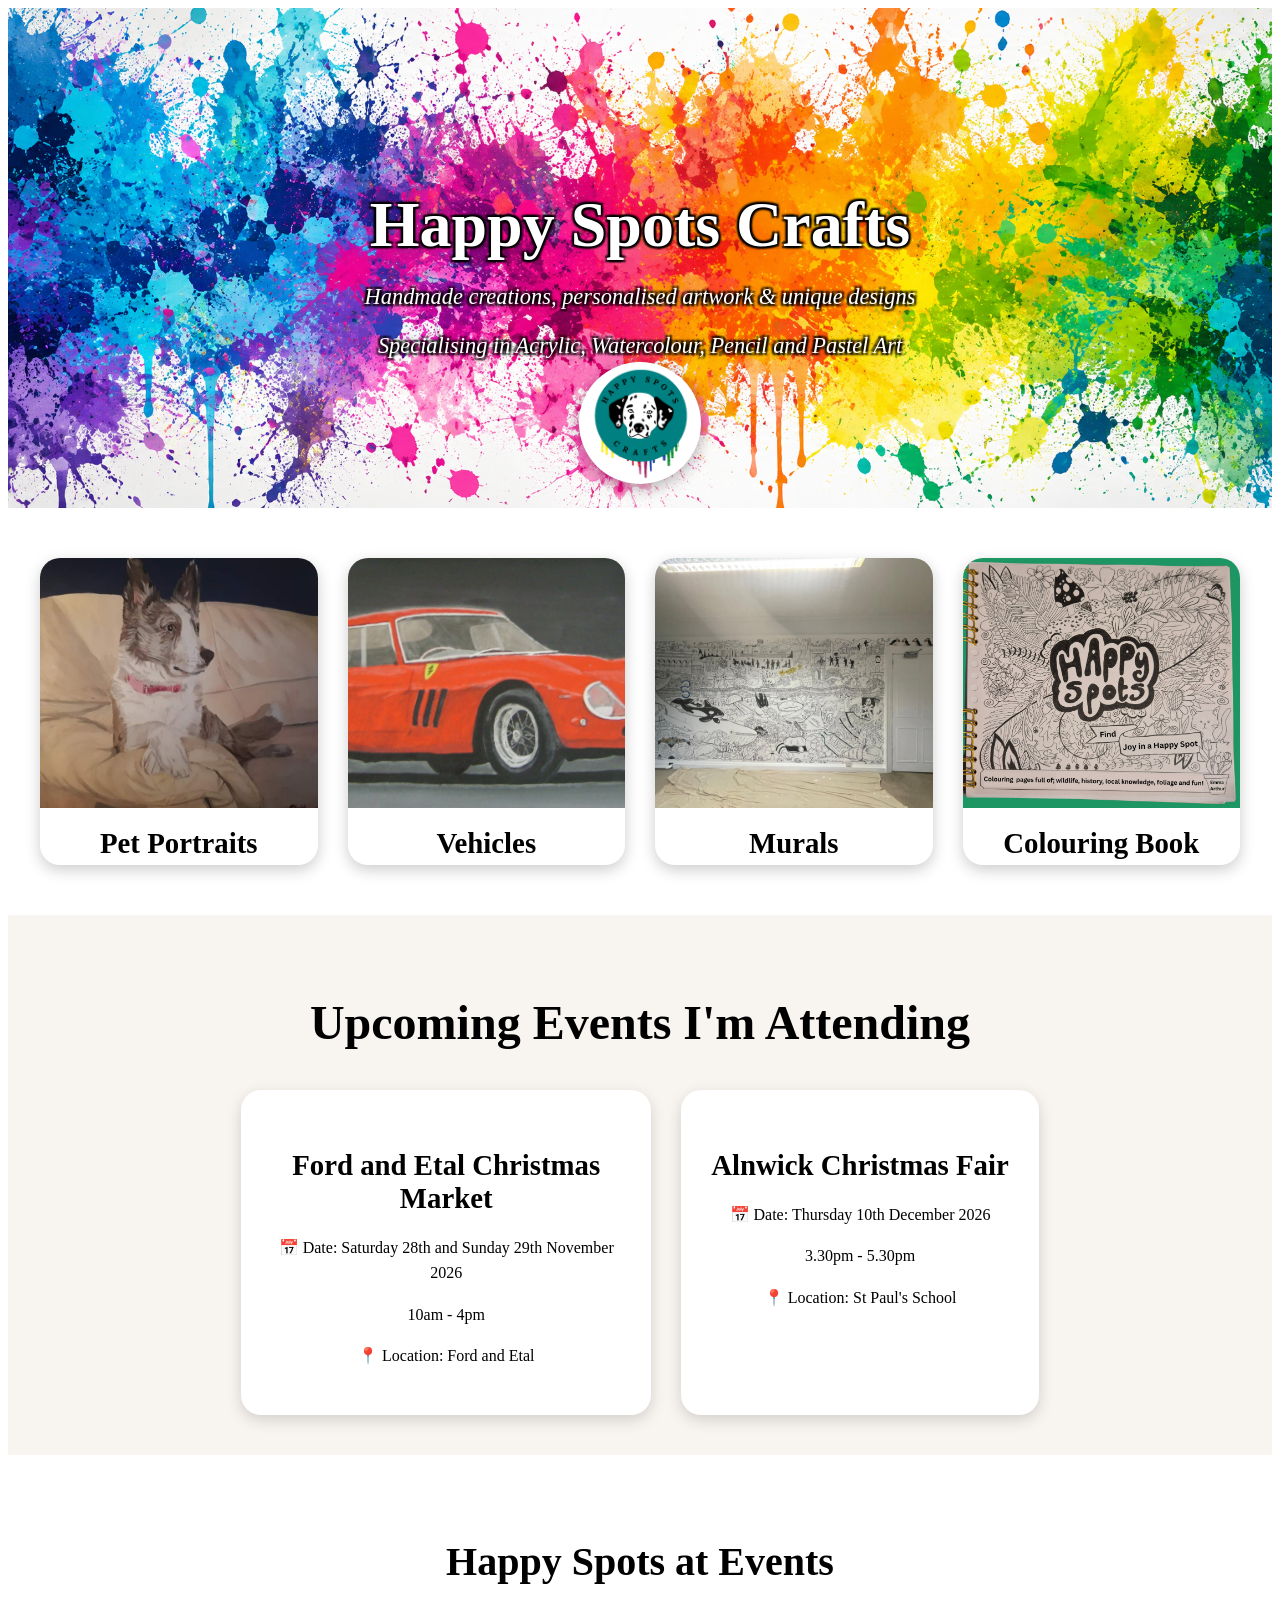
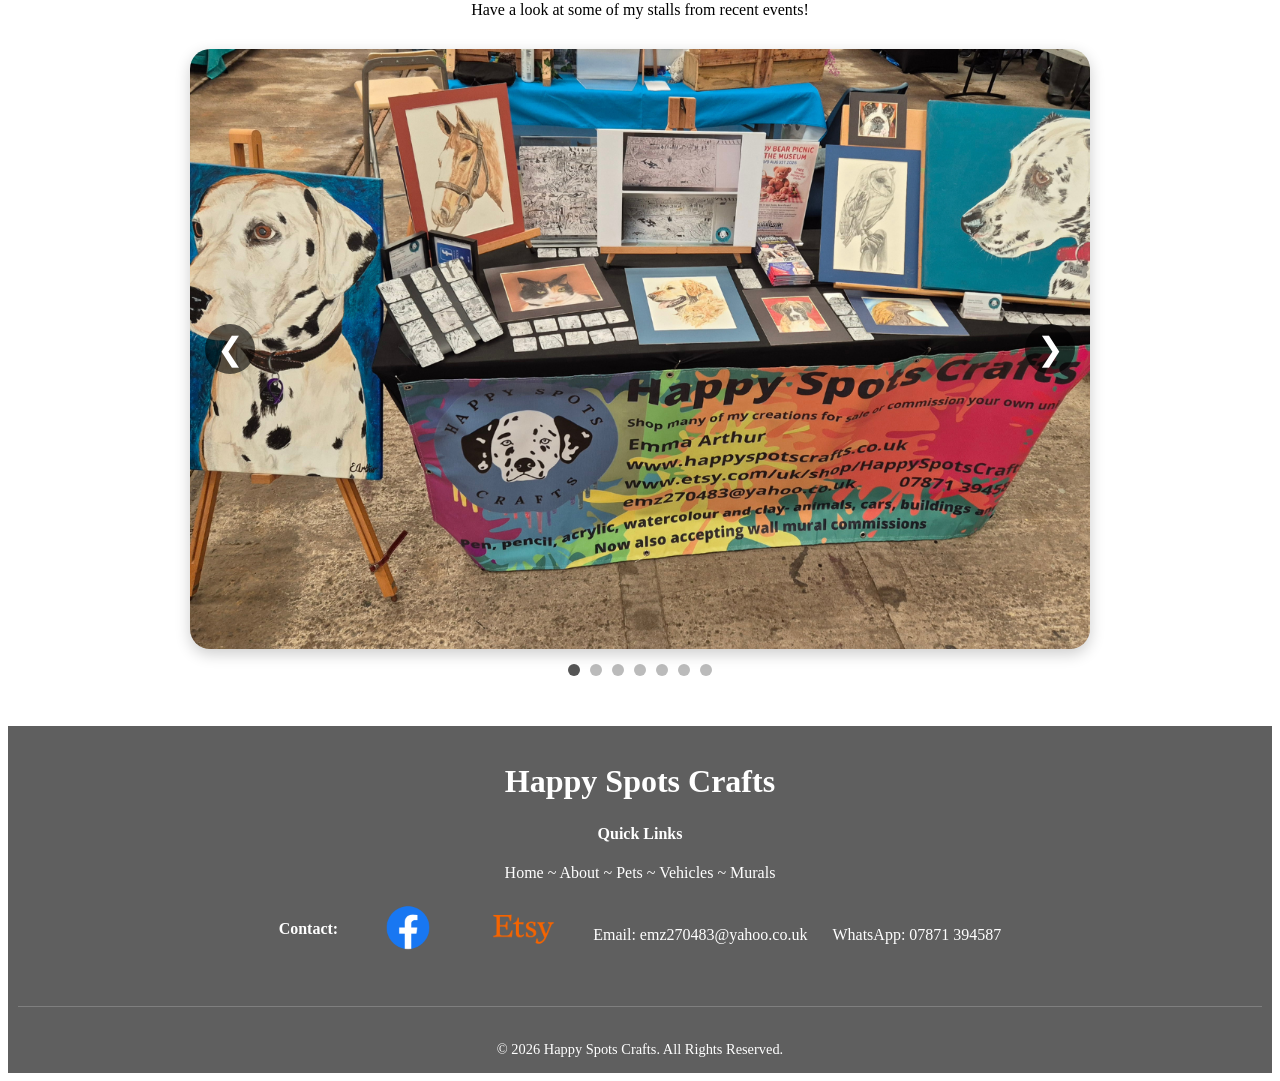
==== commit e9b4a5ce: "New images and Book Launch added new dates for events, new images and updated Book page for Launch U" ====
--- a/index.html
+++ b/index.html
@@ -65,21 +65,24 @@
 <!-- attending dates -->
 <section class="events">
 
-    <h2>Events I'm Attending</h2>
+    <h2>Upcoming Events I'm Attending</h2>
 
     <div class="event-container">
 
 
         <div class="event-card">
 
-            <h3>Blagdon Open Garden and Dog Show</h3>
-
-            <p>
-                📅 Date: Sunday 4th October 2026
-            </p>
-
-            <p>
-                📍 Location: Blagdon Open Garden and Dog Show
+            <h3>Ford and Etal Christmas Market</h3>
+
+            <p>
+                📅 Date: Saturday 28th and Sunday 29th November 2026
+            </p>
+            <p>
+               10am - 4pm     
+            </p>
+
+            <p>
+                📍 Location: Ford and Etal
             </p>
 
         </div>
@@ -87,14 +90,17 @@
 
         <div class="event-card">
 
-            <h3>Ford and Etal Christmas Market</h3>
-
-            <p>
-                📅 Date: 28th and 29th November 2026
-            </p>
-
-            <p>
-                📍 Location: Ford and Etal
+            <h3>Alnwick Christmas Fair</h3>
+
+            <p>
+                📅 Date: Thursday 10th December 2026
+            </p>
+            <p>
+                3.30pm - 5.30pm
+            </p>
+
+            <p>
+                📍 Location: St Paul's School
             </p>
 
         </div>
--- a/style.css
+++ b/style.css
@@ -906,4 +906,250 @@
 
 .carousel-dot.active {
     background: #555;
-}+}
+
+
+
+/* ==================================
+   COLOURING BOOK LAUNCH
+================================== */
+
+.book-launch {
+    padding: 60px 20px;
+    text-align: center;
+}
+
+.book-launch-tag {
+    display: inline-block;
+    background: #dcefeb;
+    color: #28616b;
+    padding: 12px 25px;
+    border-radius: 30px;
+    font-weight: bold;
+    letter-spacing: 1px;
+    margin-bottom: 20px;
+}
+
+.book-launch h2 {
+    font-size: 2.5rem;
+    margin-bottom: 20px;
+}
+
+.book-launch-intro {
+    max-width: 700px;
+    margin: 0 auto 40px;
+    font-size: 1.1rem;
+    line-height: 1.8;
+    color: #444;
+}
+
+
+/* PHOTO SHOWCASE */
+
+.book-showcase {
+    display: grid;
+    grid-template-columns: repeat(2, minmax(0, 1fr));
+    gap: 25px;
+    max-width: 1050px;
+    margin: auto;
+}
+
+.book-photo {
+    margin: 0;
+    background: white;
+    border-radius: 20px;
+    overflow: hidden;
+    box-shadow: 0 5px 15px rgba(0,0,0,0.15);
+    transition: transform 0.3s ease,
+                box-shadow 0.3s ease;
+}
+
+.book-photo:hover {
+    transform: translateY(-5px);
+    box-shadow: 0 10px 25px rgba(0,0,0,0.2);
+}
+
+.book-photo a {
+    display: block;
+}
+
+.book-photo img {
+    display: block;
+    width: 100%;
+    height: 350px;
+    object-fit: contain;
+    background: #f8f4f0;
+    cursor: zoom-in;
+}
+
+.book-photo figcaption {
+    padding: 25px;
+}
+
+.book-photo h3 {
+    font-size: 1.5rem;
+    margin-bottom: 10px;
+}
+
+.book-photo p {
+    line-height: 1.6;
+    color: #555;
+}
+
+
+/* FEATURED SHELF PHOTO */
+
+.book-photo-shelf {
+    grid-column: 1 / -1;
+
+    display: grid;
+    grid-template-columns: 1fr 1fr;
+    align-items: center;
+
+    max-width: 900px;
+    margin: 0 auto;
+}
+
+.book-photo-shelf img {
+    width: 100%;
+    height: auto;
+    aspect-ratio: 3 / 4;
+    object-fit: contain;
+}
+
+.book-photo-shelf figcaption {
+    background: #f8f4f0;
+    padding: 40px;
+
+    height: 100%;
+    box-sizing: border-box;
+
+    display: flex;
+    flex-direction: column;
+    justify-content: center;
+}
+
+
+/* ORDER SECTION */
+
+.book-order {
+    padding: 70px 20px;
+    background: #edf5f2;
+    text-align: center;
+}
+
+.book-order-content {
+    max-width: 750px;
+    margin: auto;
+}
+
+.book-order h2 {
+    font-size: 2.5rem;
+    margin-bottom: 25px;
+}
+
+.book-order p {
+    font-size: 1.1rem;
+    line-height: 1.8;
+    margin-bottom: 20px;
+    color: #444;
+}
+
+
+/* CONTACT BUTTONS */
+
+.book-order-buttons {
+    display: flex;
+    justify-content: center;
+    flex-wrap: wrap;
+    gap: 15px;
+    margin: 35px 0;
+}
+
+.book-button {
+    display: inline-block;
+    padding: 15px 30px;
+    border-radius: 30px;
+    font-weight: bold;
+    text-decoration: none;
+    transition: transform 0.3s ease,
+                background 0.3s ease;
+}
+
+.book-button:hover {
+    transform: translateY(-4px);
+}
+
+.book-button-primary {
+    background: #327783;
+    color: white;
+}
+
+.book-button-primary:hover {
+    background: #245b64;
+}
+
+.book-button-secondary {
+    background: white;
+    color: #327783;
+    border: 2px solid #327783;
+}
+
+.book-button-secondary:hover {
+    background: #dcefeb;
+}
+
+.book-etsy a {
+    color: #28616b;
+    font-weight: bold;
+}
+
+
+/* MOBILE */
+
+@media (max-width: 768px) {
+
+    .book-launch {padding: 40px 15px;}
+
+    .book-launch h2,
+    .book-order h2 {font-size: 2rem;}
+
+    .book-showcase {grid-template-columns: 1fr;}
+
+    .book-photo-shelf {
+        grid-column: auto;
+        grid-template-columns: 1fr;}
+
+    .book-photo img {height: 320px;}
+
+    .book-photo-shelf img {
+        width: 100%;
+        height: auto;
+        aspect-ratio: 3 / 4;
+        object-fit: contain;}
+
+    .book-photo-shelf figcaption {padding: 25px;}
+
+    .book-order {padding: 45px 20px;}
+
+}
+
+
+
+
+
+/* Colouring book clickable photos */
+
+.book-photo-open {
+    display: block;
+    width: 100%;
+    padding: 0;
+    border: none;
+    background: transparent;
+    cursor: zoom-in;
+}
+
+.book-photo-open:focus-visible {
+    outline: 3px solid #327783;
+    outline-offset: -3px;
+}
